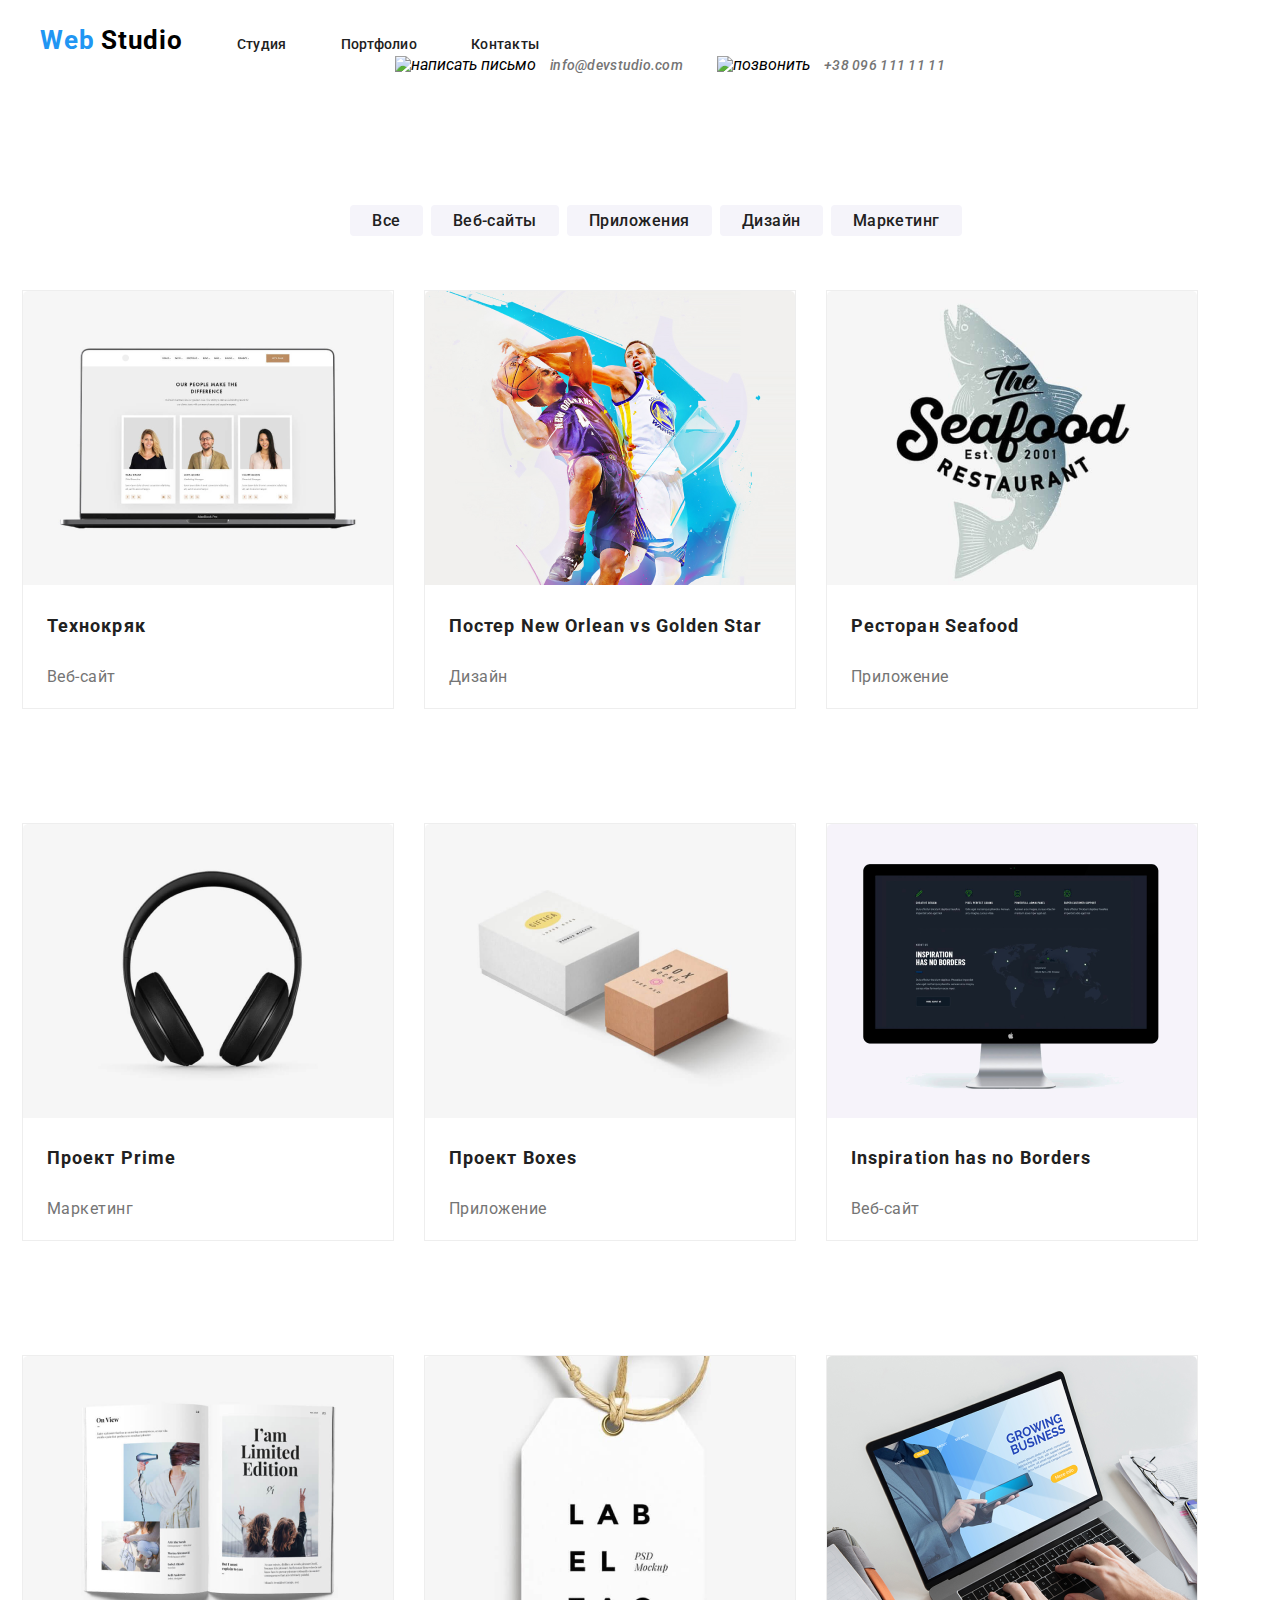
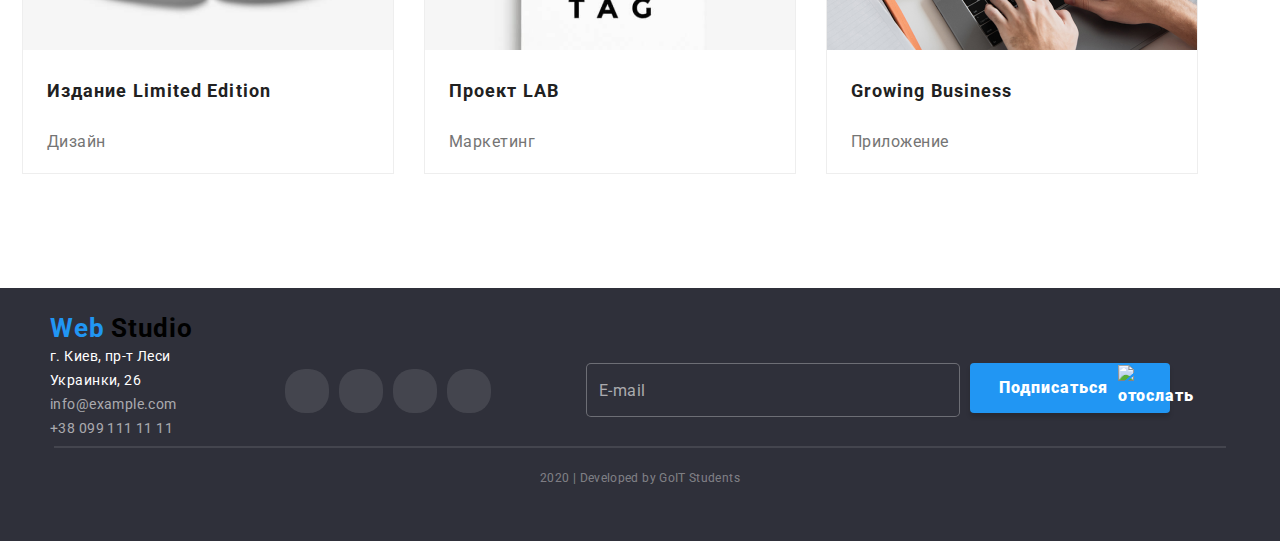
==== portfolio.html @ 6255c98c "добавляет стили второй страницы" ====
<!DOCTYPE html>
<html lang="ru">
  <head>
    <meta charset="UTF-8" />
    <meta name="viewport" content="width=device-width, initial-scale=1.0" />
    <title>Portfolio</title>
    <link rel="stylesheet" href="./css/main.css" />
    <link rel="stylesheet" href="./css/normalize.css" />
    <link rel="stylesheet" href="./css/portfolio.css" />
    <link
      href="https://fonts.googleapis.com/css2?family=Raleway:wght@700&family=Roboto:wght@400;500;700&display=swap"
      rel="stylesheet"
    />
  </head>
  <body>
    <!-- HEADER-->
    <header class="header-navigation">
      <ul class="navigation-list">
        <li>
          <a class="navigation-web-studio" href="./index.html"
            ><span>Web</span> Studio</a
          >
        </li>
        <li><a class="navigation-pages" href="./index.html">Студия</a></li>
        <li>
          <a class="navigation-pages" href="./portfolio.html">Портфолио</a>
        </li>
        <a class="navigation-pages" href="#mail">Контакты</a>
        <li>
          <address>
            <ul class="navigation-mail-tel">
              <li>
                <img
                  src="./img/1st/envelope.svg"
                  width="16px"
                  alt="написать письмо"
                />
                <a class="mailto" href="mailto:info@devstudio.com"
                  >info@devstudio.com</a
                >
              </li>
              <li>
                <img
                  src="./img/1st/smartphone.svg"
                  width="10px"
                  alt="позвонить"
                />
                <a class="tel" href="tel:+380961111111">+38 096 111 11 11</a>
              </li>
            </ul>
          </address>
        </li>
      </ul>
    </header>
    <!-- END OF HEADER -->
    <!-- MAIN INFO -->
    <!-- BUTTONS -->
    <nav class="main-navigation">
      <h1 class="visually-hidden">Навигация</h1>
      <ul class="main-buttons">
        <li><a class="buttons-main" href="#">Все</a></li>
        <li><a class="buttons-main" href="#">Веб-сайты</a></li>
        <li><a class="buttons-main" href="#">Приложения</a></li>
        <li><a class="buttons-main" href="#">Дизайн</a></li>
        <li><a class="buttons-main" href="#">Маркетинг</a></li>
      </ul>
    </nav>
    <!-- PROJECT CARDS -->
    <main class="projects">
      <h2 class="visually-hidden">Проэкты</h2>
      <div class="projects-row">
        <div class="projects-card">
          <img src="./img/2nd/img.png" alt="техкряк" width="370" />
          <h3>Технокряк</h3>
          <p>Веб-сайт</p>
        </div>
        <div class="projects-card">
          <img src="./img/2nd/img2.png" alt="голдэн-стар" width="370" />
          <h3>Постер New Orlean vs Golden Star</h3>
          <p>Дизайн</p>
        </div>

        <div class="projects-card">
          <img src="./img/2nd/img3.png" alt="сифуд" width="370" />
          <h3>Ресторан Seafood</h3>
          <p>Приложение</p>
        </div>
      </div>
      <div class="projects-row">
        <div class="projects-card">
          <img src="./img/2nd/img4.png" alt="прайм" width="370" />
          <h3>Проект Prime</h3>
          <p>Маркетинг</p>
        </div>
        <div class="projects-card">
          <img src="./img/2nd/img55.png" alt="боксэз" width="370" />
          <h3>Проект Boxes</h3>
          <p>Приложение</p>
        </div>
        <div class="projects-card">
          <img src="./img/2nd/img6.png" alt="границы" width="370" />
          <h3>Inspiration has no Borders</h3>
          <p>Веб-сайт</p>
        </div>
      </div>
      <div class="projects-row">
        <div class="projects-card">
          <img src="./img/2nd/img7.png" alt="лимитэд-эдишн" width="370" />
          <h3>Издание Limited Edition</h3>
          <p>Дизайн</p>
        </div>
        <div class="projects-card">
          <img src="./img/2nd/img8.png" alt="ЛАБ" width="370" />
          <h3>Проект LAB</h3>
          <p>Маркетинг</p>
        </div>
        <div class="projects-card">
          <img src="./img/2nd/img9.png" alt="бизнесс" width="370" />
          <h3>Growing Business</h3>
          <p>Приложение</p>
        </div>
      </div>
    </main>
    <!-- END MAIN INFO-2 -->
    <!-- FOOTER CONTACTS -->
    <footer class="footer-contacts">
      <div class="footer-navigation">
        <ul class="footer-adress">
          <li>
            <a class="navigation-web-studio" href="./index.html"
              ><span>Web</span> Studio</a
            >
          </li>
          <li><span>г. Киев, пр-т Леси Украинки, 26</span></li>
          <li>
            <a id="mail" href="mailto:info@example.com">info@example.com</a>
          </li>
          <li>
            <a class="footer-tel" href="tel:+380991111111">+38 099 111 11 11</a>
          </li>
        </ul>

        <div class="footer-social">
          <div class="footer-instagram">
            <a href="https://www.instagram.com/?hl=ru"></a>
          </div>
          <div class="footer-twitter">
            <a href="https://twitter.com/explore"></a>
          </div>
          <div class="footer-facebook">
            <a href="https://www.facebook.com/"></a>
          </div>
          <div class="footer-IN">
            <a href="https://insocial.ca/"></a>
          </div>
        </div>

        <!-- <div class="footer-checkbox"> -->
        <form class="footer-form">
          <input class="footer-input" type="email" id="email" value="E-mail" />
          <div class="submmit">
            <p>Подписаться</p>
            <img src="./img/social/iconsend.svg" alt="отослать" />
          </div>
        </form>
        <!-- </div> -->
      </div>
      <div class="footer-line"></div>
      <p class="footer-copyright">
        2020 | Developed by GoIT Students
      </p>
    </footer>
  </body>
</html>
---- css/main.css ----
* {
  font-family: "Roboto", sans-serif;
}
body {
  margin: 0;
  padding: 0;
}
.navigation-web-studio {
  font-weight: bold;
  font-size: 26px;
  line-height: 31px;
  letter-spacing: 0.03em;
  color: #000;
  text-decoration: none;
}
.navigation-web-studio span {
  color: #2196f3;
}
.navigation-pages {
  font-weight: 500;
  font-size: 14px;
  line-height: 16px;
  letter-spacing: 0.02em;
  color: #212121;
  text-decoration: none;
  transition: 0.3s ease-in;
}
.navigation-pages:hover,
.navigation-pages:focus {
  color: #2196f3;
  text-decoration: underline;
}
.navigation-list {
  margin: 0 auto;
  padding-top: 25px;
  padding-bottom: 25px;
  width: 1270px;
}
.navigation-list > li {
  display: inline-block;
  margin-right: 50px;
}
.navigation-list li:last-child {
  margin-right: 0;
}

.navigation-mail-tel li {
  display: inline-block;
  text-decoration: none;
  margin-right: 30px;
  margin-left: 315px;
}
.navigation-mail-tel li:last-child {
  margin-left: 0;
  margin-right: 0;
}
.mailto {
  font-weight: 500;
  font-size: 14px;
  line-height: 16px;
  letter-spacing: 0.02em;
  color: #757575;
  text-decoration: none;
  margin-left: 10px;
  transition: 0.3s ease-in;
}
.mailto:hover,
.mailto:focus {
  color: #2196f3;
}
.tel {
  font-weight: 500;
  font-size: 14px;
  line-height: 16px;
  letter-spacing: 0.02em;
  color: #757575;
  text-decoration: none;
  margin-left: 10px;
  transition: 0.3s ease-in;
}
.tel:hover,
.tel:focus {
  color: #2196f3;
}
.header-main-content {
  width: 100%;
  height: 600px;
  background-image: url("../img/1st/Header-img.png");
  background-repeat: no-repeat;
  text-align: center;
  background-color: #fff;
}

.header-title {
  margin: 0;
  font-weight: 900;
  font-size: 44px;
  line-height: 60px;
  text-align: center;
  letter-spacing: 0.06em;
  text-transform: uppercase;
  color: #ffffff;
  padding-top: 200px;
  padding-bottom: 30px;
}
.header-title-button {
  width: 200px;
  height: 50px;
  padding: 10px 32px 10px 32px;
  background: #2196f3;
  box-shadow: 0px 4px 4px rgba(0, 0, 0, 0.15);
  border-radius: 4px;
  font-weight: bold;
  font-size: 16px;
  line-height: 30px;
  letter-spacing: 0.06em;
  color: #ffffff;
  text-decoration: none;
}
.main-info {
  width: 100%;
}
.main-advantages {
  width: 1170px;
  height: 439px;
  margin: 0 auto;
  list-style: none;
  text-align: left;
  margin-top: 95px;
  display: flex;
  flex-direction: row;
  justify-content: center;
}
.main-details {
  background-image: url("../img/1st/antenna-1.svg");
  background-repeat: no-repeat;
  background-position: center center;
  background-size: 70px 70px;
  width: 270px;
  height: 120px;
  background-color: #f5f4fa;
  border-radius: 4px;
  margin-bottom: 30px;
}
.main-advantages h2 {
  font-weight: bold;
  font-size: 14px;
  line-height: 16px;
  letter-spacing: 0.03em;
  text-transform: uppercase;
  color: #212121;
}
.main-advantages p {
  font-weight: normal;
  font-size: 14px;
  line-height: 24px;
  letter-spacing: 0.03em;
  color: #757575;
}
.main-punctuality {
  background-image: url("../img/1st/clock-1.svg");
  background-repeat: no-repeat;
  background-position: center center;
  background-size: 70px 70px;
  width: 270px;
  height: 120px;
  background-color: #f5f4fa;
  border-radius: 4px;
  margin-bottom: 30px;
}
.main-plan {
  background-image: url("../img/1st/diagram-1.svg");
  background-repeat: no-repeat;
  background-position: center center;
  background-size: 70px 70px;
  width: 270px;
  height: 120px;
  background-color: #f5f4fa;
  border-radius: 4px;
  margin-bottom: 30px;
}
.main-tech {
  background-image: url("../img/1st/astronaut-1.svg");
  background-repeat: no-repeat;
  background-position: center center;
  background-size: 70px 70px;
  width: 270px;
  height: 120px;
  background-color: #f5f4fa;
  border-radius: 4px;
  margin-bottom: 30px;
}
.line {
  width: 1170px;
  height: 0px;
  border: 1px solid #ececec;
  margin: 0 auto;
  margin-bottom: 94px;
}
.what-we-do-title {
  text-align: center;
  margin-bottom: 50px;
  font-weight: bold;
  font-size: 36px;
  line-height: 42px;
  letter-spacing: 0.03em;
  color: #212121;
}
.main-what-we-do {
  display: flex;
  flex-direction: row;

  list-style: none;
}
.main-what-we-do li {
  margin-right: 30px;
  margin: 0 auto;
  margin-bottom: 95px;
}
.main-desktop {
  position: relative;
}
.main-desktop p {
  width: 205px;
  display: block;
  position: absolute;
  top: 210px;
  background: rgba(47, 48, 58, 0.8);
  border-radius: 0px;
  padding: 27px 83px 27px 83px;
  font-weight: bold;
  font-size: 14px;
  line-height: 16px;
  text-align: center;
  letter-spacing: 0.03em;
  text-transform: uppercase;
  color: #ffffff;
}
.team-title {
  font-weight: bold;
  font-size: 36px;
  line-height: 42px;
  text-align: center;
  letter-spacing: 0.03em;
  color: #212121;
  margin-bottom: 50px;
}
.team-container {
  display: flex;
  flex-direction: row;
  justify-content: center;
}
.team {
  background: #f5f4fa;
  width: 100%;
  height: 702px;
  margin-bottom: 95px;
}
.team-card {
  text-align: center;
  margin-right: 30px;
  box-shadow: 0px 2px 1px rgba(0, 0, 0, 0.2), 0px 1px 1px rgba(0, 0, 0, 0.14),
    0px 1px 3px rgba(0, 0, 0, 0.12);
}
.team-card h3 {
  font-weight: 500;
  font-size: 16px;
  line-height: 19px;
  letter-spacing: 0.03em;
  color: #212121;
}
.team-card p {
  font-weight: normal;
  font-size: 16px;
  line-height: 19px;
  text-align: center;
  letter-spacing: 0.03em;
  color: #757575;
}
.team-social {
  list-style: none;
  display: inline-flex;
  margin: 0;
  padding: 0;
  padding-bottom: 25px;
}
.team-social li {
  margin-right: 10px;
}
.instagram {
  width: 20px;
  height: 20px;
  background-image: url("../img/social/instagram.svg");
  background-position: center;
  background-repeat: no-repeat;
  background-size: 20px 20px;
  cursor: pointer;
  position: relative;
  transition: 0.3s ease-in;
  background-color: #f5f4fa;
  padding: 12px;
  border-radius: 20px;
}
.instagram:hover,
.instagram:focus {
  background-color: #2196f3;
  padding: 12px;
  border-radius: 20px;
}

.twitter {
  width: 20px;
  height: 20px;
  background-image: url("../img/social/twitter.svg");
  background-position: center;
  background-repeat: no-repeat;
  background-size: 20px 20px;
  cursor: pointer;
  transition: 0.3s ease-in;
  background-color: #f5f4fa;
  padding: 12px;
  border-radius: 20px;
}
.twitter:hover,
.twitter:focus {
  background-color: #2196f3;
  padding: 12px;
  border-radius: 20px;
}
.facebook {
  width: 20px;
  height: 20px;
  background-image: url("../img/social/facebook.svg");
  background-position: center;
  background-repeat: no-repeat;
  background-size: 20px 20px;
  cursor: pointer;
  transition: 0.3s ease-in;
  background-color: #f5f4fa;
  padding: 12px;
  border-radius: 20px;
}
.facebook:hover,
.facebook:focus {
  background-color: #2196f3;
  padding: 12px;
  border-radius: 20px;
}
.IN {
  width: 20px;
  height: 20px;
  background-image: url("../img/social/linkedin.svg");
  background-position: center;
  background-repeat: no-repeat;
  background-size: 20px 20px;
  cursor: pointer;
  transition: 0.3s ease-in;
  background-color: #f5f4fa;
  padding: 12px;
  border-radius: 20px;
}
.IN:hover,
.IN:focus {
  background-color: #2196f3;
  padding: 12px;
  border-radius: 20px;
}
.footer-clients {
  display: flex;
  flex-direction: row;
  justify-content: center;
  margin-bottom: 94px;
}
.footer h3 {
  font-weight: bold;
  font-size: 36px;
  line-height: 42px;
  text-align: center;
  letter-spacing: 0.03em;
  color: #212121;
  margin-bottom: 50px;
}

.footer-company {
  width: 170px;
  height: 90px;
  border: 1px solid #afb1b8;
  box-sizing: border-box;
  border-radius: 4px;
  padding: 24px 85px 24px 65px;
  margin-right: 30px;
}
.footer-company:hover,
.footer-company:focus {
  cursor: pointer;
  border: 1px solid #2196f3;
  background-color: #2196f3;
}
.footer-contacts {
  width: 100%;
  height: 253px;
  background-color: #2f303a;
}
.footer-navigation {
  margin: 0;
  padding: 0;
  width: 1170px;
  height: 130px;
  display: flex;
  flex-direction: row;
  align-items: center;
}
.footer-adress {
  padding: 0;
  margin: 0;
  font-weight: normal;
  font-size: 14px;
  line-height: 24px;
  letter-spacing: 0.03em;
  color: #ffffff;
  list-style: none;
  text-align: left;
  margin-right: 70px;
  padding-top: 48px;
  margin-left: 50px;
}
.footer-tel,
#mail {
  text-decoration: none;
  font-weight: normal;
  font-size: 14px;
  line-height: 24px;
  letter-spacing: 0.03em;
  color: rgba(255, 255, 255, 0.6);
}
.footer-social {
  display: inline-flex;
  width: 206px;
  height: 81px;
  padding-top: 93px;
  margin-right: 95px;
  margin-top: 21px;
}
.footer-instagram {
  width: 20px;
  height: 20px;
  background-image: url("../img/social/instagram2.svg");
  background-position: center;
  background-repeat: no-repeat;
  background-size: 20px 20px;
  cursor: pointer;
  transition: 0.3s ease-in;
  background-color: rgba(255, 255, 255, 0.1);
  padding: 12px;
  border-radius: 20px;
  margin-right: 10px;
}
.footer-instagram:hover,
.footer-instagram:focus {
  background-color: #2196f3;
  padding: 12px;
  border-radius: 20px;
}
.footer-twitter {
  width: 20px;
  height: 20px;
  background-image: url("../img/social/twitter2.svg");
  background-position: center;
  background-repeat: no-repeat;
  background-size: 20px 20px;
  cursor: pointer;
  transition: 0.3s ease-in;
  background-color: rgba(255, 255, 255, 0.1);
  padding: 12px;
  border-radius: 20px;
  margin-right: 10px;
}
.footer-twitter:hover,
.footer-twitter:focus {
  background-color: #2196f3;
  padding: 12px;
  border-radius: 20px;
}
.footer-facebook {
  width: 20px;
  height: 20px;
  background-image: url("../img/social/facebook2.svg");
  background-position: center;
  background-repeat: no-repeat;
  background-size: 20px 20px;
  cursor: pointer;
  transition: 0.3s ease-in;
  background-color: rgba(255, 255, 255, 0.1);
  padding: 12px;
  border-radius: 20px;
  margin-right: 10px;
}
.footer-facebook:hover,
.footer-facebook:focus {
  background-color: #2196f3;
  padding: 12px;
  border-radius: 20px;
}
.footer-IN {
  width: 20px;
  height: 20px;
  background-image: url("../img/social/linkedin2.svg");
  background-position: center;
  background-repeat: no-repeat;
  background-size: 20px 20px;
  cursor: pointer;
  transition: 0.3s ease-in;
  background-color: rgba(255, 255, 255, 0.1);
  padding: 12px;
  border-radius: 20px;
}
.footer-IN:hover,
.footer-IN:focus {
  background-color: #2196f3;
  padding: 12px;
  border-radius: 20px;
}
.footer-line {
  width: 1170px;
  height: 0;
  text-align: center;
  border: 1px solid rgba(255, 255, 255, 0.1);
  margin: 0 auto;
  margin-top: 28px;
}
.footer-copyright {
  text-align: center;
  margin-top: 18px;
  margin-bottom: 21px;
  font-weight: normal;
  font-size: 12px;
  line-height: 24px;
  text-align: center;
  letter-spacing: 0.03em;
  color: rgba(255, 255, 255, 0.4);
}
.footer-form {
  margin: 0;
  padding: 0;
  display: flex;
  flex-direction: row;
  margin-top: 75px;
}
.submmit {
  width: 200px;
  height: 50px;
  display: flex;
  align-items: center;
  background: #2196f3;
  box-shadow: 0px 4px 4px rgba(0, 0, 0, 0.15);
  border-radius: 4px;
  font-weight: 900;
  font-size: 16px;
  line-height: 30px;
  text-align: center;
  letter-spacing: 0.06em;
  color: #ffffff;
  margin-left: 10px;
  cursor: pointer;
}
.submmit p {
  padding-left: 29px;
  padding-right: 10px;
}
.footer-input {
  background-color: #2f303a;
  width: 358px;
  height: 50px;
  font-weight: normal;
  font-size: 16px;
  line-height: 30px;
  letter-spacing: 0.03em;
  color: rgba(255, 255, 255, 0.6);
  border: 1px solid rgba(255, 255, 255, 0.3);
  border-radius: 5px;
  padding-left: 12px;
}
---- css/portfolio.css ----
* {
  font-family: "Roboto", sans-serif;
}
body {
  margin: 0;
  padding: 0;
}
.main-navigation {
  margin-top: 93px;
  text-align: center;
}
.visually-hidden {
  position: absolute !important;
  height: 1px;
  width: 1px;
  overflow: hidden;
  clip: rect(1px 1px 1px 1px);
  clip: rect(1px, 1px, 1px, 1px);
  white-space: nowrap;
}
.visually-hidden:not(:focus):not(:active) {
  /* ... */
}
.main-buttons {
  display: inline-flex;
  list-style: none;
  margin-bottom: 56px;
}
.buttons-main {
  margin-right: 8px;
  text-decoration: none;
  background: #f5f4fa;
  border-radius: 4px;
  padding: 6px 22px 6px 22px;
  font-weight: 500;
  font-size: 16px;
  line-height: 26px;
  text-align: center;
  letter-spacing: 0.03em;
  color: #212121;
  transition: 0.3s ease-in;
}
.buttons-main:hover,
.buttons-main:focus {
  background: #2196f3;
  color: #ffffff;
}
.projects-row {
  display: flex;
  padding-right: 30px;
  justify-content: center;
  margin-bottom: 114px;
}
.projects-card {
  background: #ffffff;
  border: 1px solid #eeeeee;
  box-sizing: border-box;
  margin-right: 30px;
}
.projects-card:hover,
.projects-card:focus {
  box-sizing: border-box;
  box-shadow: 1px 4px 6px rgba(0, 0, 0, 0.16), 0px 4px 4px rgba(0, 0, 0, 0.06),
    0px 1px 1px rgba(0, 0, 0, 0.12);
}
.projects-card h3 {
  font-weight: bold;
  font-size: 18px;
  line-height: 36px;
  letter-spacing: 0.06em;
  color: #212121;
  padding-left: 24px;
}
.projects-card p {
  font-weight: normal;
  font-size: 16px;
  line-height: 30px;
  letter-spacing: 0.03em;
  color: #757575;
  padding-left: 24px;
}
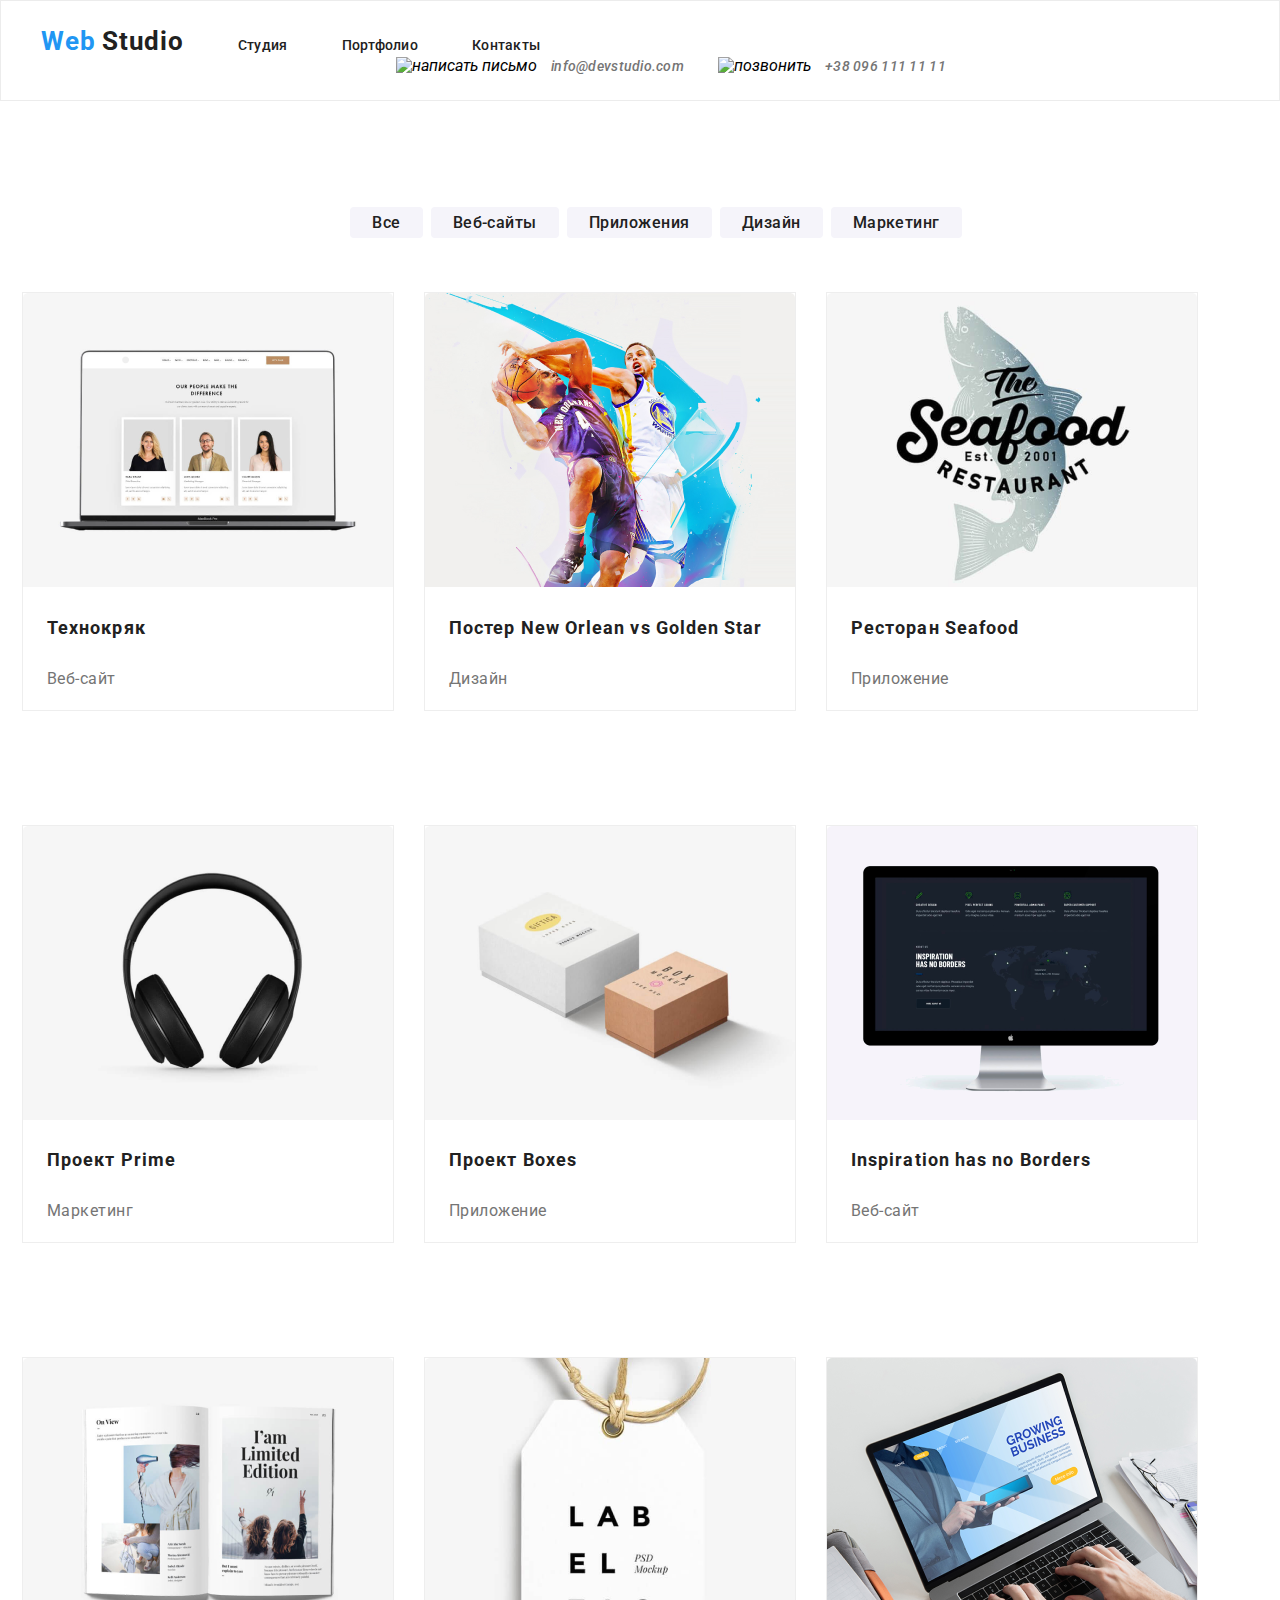
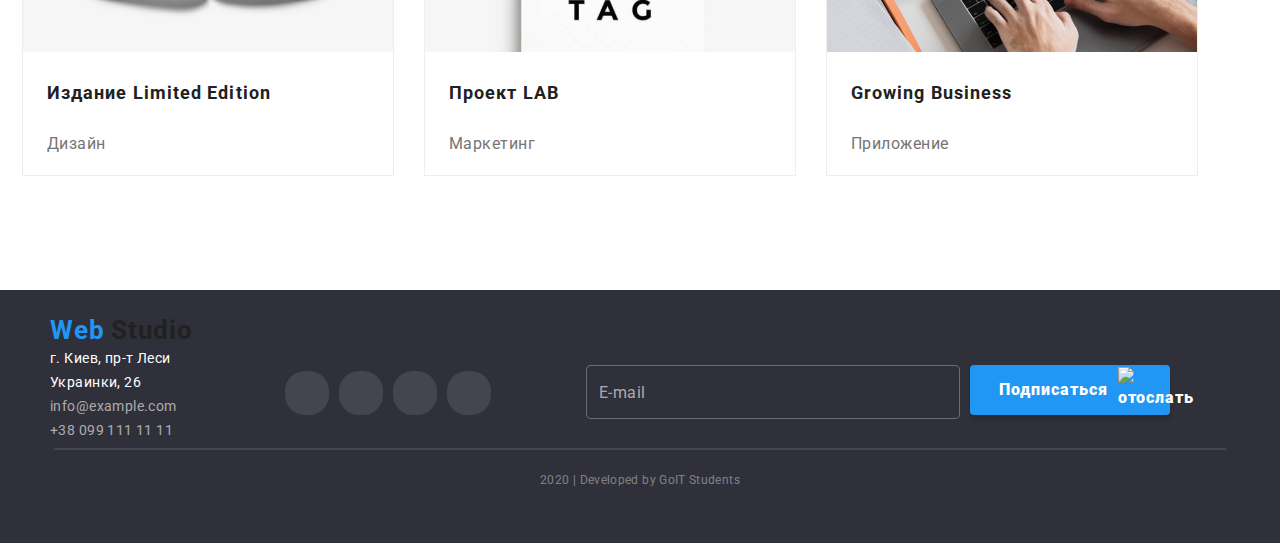
==== commit 1c7523d4: "добавялет css переменные" ====
--- a/portfolio.html
+++ b/portfolio.html
@@ -4,13 +4,13 @@
     <meta charset="UTF-8" />
     <meta name="viewport" content="width=device-width, initial-scale=1.0" />
     <title>Portfolio</title>
-    <link rel="stylesheet" href="./css/main.css" />
-    <link rel="stylesheet" href="./css/normalize.css" />
-    <link rel="stylesheet" href="./css/portfolio.css" />
     <link
       href="https://fonts.googleapis.com/css2?family=Raleway:wght@700&family=Roboto:wght@400;500;700&display=swap"
       rel="stylesheet"
     />
+    <link rel="stylesheet" href="./css/main.css" />
+    <link rel="stylesheet" href="./css/normalize.css" />
+    <link rel="stylesheet" href="./css/portfolio.css" />
   </head>
   <body>
     <!-- HEADER-->
--- a/css/main.css
+++ b/css/main.css
@@ -1,33 +1,42 @@
 * {
   font-family: "Roboto", sans-serif;
+}
+:root {
+  --text-color: #212121;
+  --main-color: #2196f3;
+  --little-text-color: #757575;
 }
 body {
   margin: 0;
   padding: 0;
 }
+.header-navigation {
+  border: 1px solid #ececec;
+}
+
 .navigation-web-studio {
   font-weight: bold;
   font-size: 26px;
   line-height: 31px;
   letter-spacing: 0.03em;
-  color: #000;
+  color: var(--text-color);
   text-decoration: none;
 }
 .navigation-web-studio span {
-  color: #2196f3;
+  color: var(--main-color);
 }
 .navigation-pages {
   font-weight: 500;
   font-size: 14px;
   line-height: 16px;
   letter-spacing: 0.02em;
-  color: #212121;
+  color: var(--text-color);
   text-decoration: none;
   transition: 0.3s ease-in;
 }
 .navigation-pages:hover,
 .navigation-pages:focus {
-  color: #2196f3;
+  color: var(--main-color);
   text-decoration: underline;
 }
 .navigation-list {
@@ -59,28 +68,28 @@
   font-size: 14px;
   line-height: 16px;
   letter-spacing: 0.02em;
-  color: #757575;
+  color: var(--little-text-color);
   text-decoration: none;
   margin-left: 10px;
   transition: 0.3s ease-in;
 }
 .mailto:hover,
 .mailto:focus {
-  color: #2196f3;
+  color: var(--main-color);
 }
 .tel {
   font-weight: 500;
   font-size: 14px;
   line-height: 16px;
   letter-spacing: 0.02em;
-  color: #757575;
+  color: var(--little-text-color);
   text-decoration: none;
   margin-left: 10px;
   transition: 0.3s ease-in;
 }
 .tel:hover,
 .tel:focus {
-  color: #2196f3;
+  color: var(--main-color);
 }
 .header-main-content {
   width: 100%;
@@ -107,7 +116,7 @@
   width: 200px;
   height: 50px;
   padding: 10px 32px 10px 32px;
-  background: #2196f3;
+  background: var(--main-color);
   box-shadow: 0px 4px 4px rgba(0, 0, 0, 0.15);
   border-radius: 4px;
   font-weight: bold;
@@ -148,14 +157,14 @@
   line-height: 16px;
   letter-spacing: 0.03em;
   text-transform: uppercase;
-  color: #212121;
+  color: var(--text-color);
 }
 .main-advantages p {
   font-weight: normal;
   font-size: 14px;
   line-height: 24px;
   letter-spacing: 0.03em;
-  color: #757575;
+  color: var(--little-text-color);
 }
 .main-punctuality {
   background-image: url("../img/1st/clock-1.svg");
@@ -204,7 +213,7 @@
   font-size: 36px;
   line-height: 42px;
   letter-spacing: 0.03em;
-  color: #212121;
+  color: var(--text-color);
 }
 .main-what-we-do {
   display: flex;
@@ -242,7 +251,7 @@
   line-height: 42px;
   text-align: center;
   letter-spacing: 0.03em;
-  color: #212121;
+  color: var(--text-color);
   margin-bottom: 50px;
 }
 .team-container {
@@ -267,7 +276,7 @@
   font-size: 16px;
   line-height: 19px;
   letter-spacing: 0.03em;
-  color: #212121;
+  color: var(--text-color);
 }
 .team-card p {
   font-weight: normal;
@@ -275,7 +284,7 @@
   line-height: 19px;
   text-align: center;
   letter-spacing: 0.03em;
-  color: #757575;
+  color: var(--little-text-color);
 }
 .team-social {
   list-style: none;
@@ -303,7 +312,7 @@
 }
 .instagram:hover,
 .instagram:focus {
-  background-color: #2196f3;
+  background-color: var(--main-color);
   padding: 12px;
   border-radius: 20px;
 }
@@ -323,7 +332,7 @@
 }
 .twitter:hover,
 .twitter:focus {
-  background-color: #2196f3;
+  background-color: var(--main-color);
   padding: 12px;
   border-radius: 20px;
 }
@@ -342,7 +351,7 @@
 }
 .facebook:hover,
 .facebook:focus {
-  background-color: #2196f3;
+  background-color: var(--main-color);
   padding: 12px;
   border-radius: 20px;
 }
@@ -361,7 +370,7 @@
 }
 .IN:hover,
 .IN:focus {
-  background-color: #2196f3;
+  background-color: var(--main-color);
   padding: 12px;
   border-radius: 20px;
 }
@@ -377,7 +386,7 @@
   line-height: 42px;
   text-align: center;
   letter-spacing: 0.03em;
-  color: #212121;
+  color: var(--text-color);
   margin-bottom: 50px;
 }
 
@@ -393,8 +402,8 @@
 .footer-company:hover,
 .footer-company:focus {
   cursor: pointer;
-  border: 1px solid #2196f3;
-  background-color: #2196f3;
+  border: 1px solid var(--main-color);
+  background-color: var(--main-color);
 }
 .footer-contacts {
   width: 100%;
@@ -457,7 +466,7 @@
 }
 .footer-instagram:hover,
 .footer-instagram:focus {
-  background-color: #2196f3;
+  background-color: var(--main-color);
   padding: 12px;
   border-radius: 20px;
 }
@@ -477,7 +486,7 @@
 }
 .footer-twitter:hover,
 .footer-twitter:focus {
-  background-color: #2196f3;
+  background-color: var(--main-color);
   padding: 12px;
   border-radius: 20px;
 }
@@ -497,7 +506,7 @@
 }
 .footer-facebook:hover,
 .footer-facebook:focus {
-  background-color: #2196f3;
+  background-color: var(--main-color);
   padding: 12px;
   border-radius: 20px;
 }
@@ -516,7 +525,7 @@
 }
 .footer-IN:hover,
 .footer-IN:focus {
-  background-color: #2196f3;
+  background-color: var(--main-color);
   padding: 12px;
   border-radius: 20px;
 }
@@ -551,7 +560,7 @@
   height: 50px;
   display: flex;
   align-items: center;
-  background: #2196f3;
+  background: var(--main-color);
   box-shadow: 0px 4px 4px rgba(0, 0, 0, 0.15);
   border-radius: 4px;
   font-weight: 900;
--- a/css/portfolio.css
+++ b/css/portfolio.css
@@ -37,12 +37,12 @@
   line-height: 26px;
   text-align: center;
   letter-spacing: 0.03em;
-  color: #212121;
+  color: var(--text-color);
   transition: 0.3s ease-in;
 }
 .buttons-main:hover,
 .buttons-main:focus {
-  background: #2196f3;
+  background: var(--main-color);
   color: #ffffff;
 }
 .projects-row {
@@ -68,7 +68,7 @@
   font-size: 18px;
   line-height: 36px;
   letter-spacing: 0.06em;
-  color: #212121;
+  color: var(--text-color);
   padding-left: 24px;
 }
 .projects-card p {
@@ -76,6 +76,6 @@
   font-size: 16px;
   line-height: 30px;
   letter-spacing: 0.03em;
-  color: #757575;
+  color: var(--little-text-color);
   padding-left: 24px;
 }
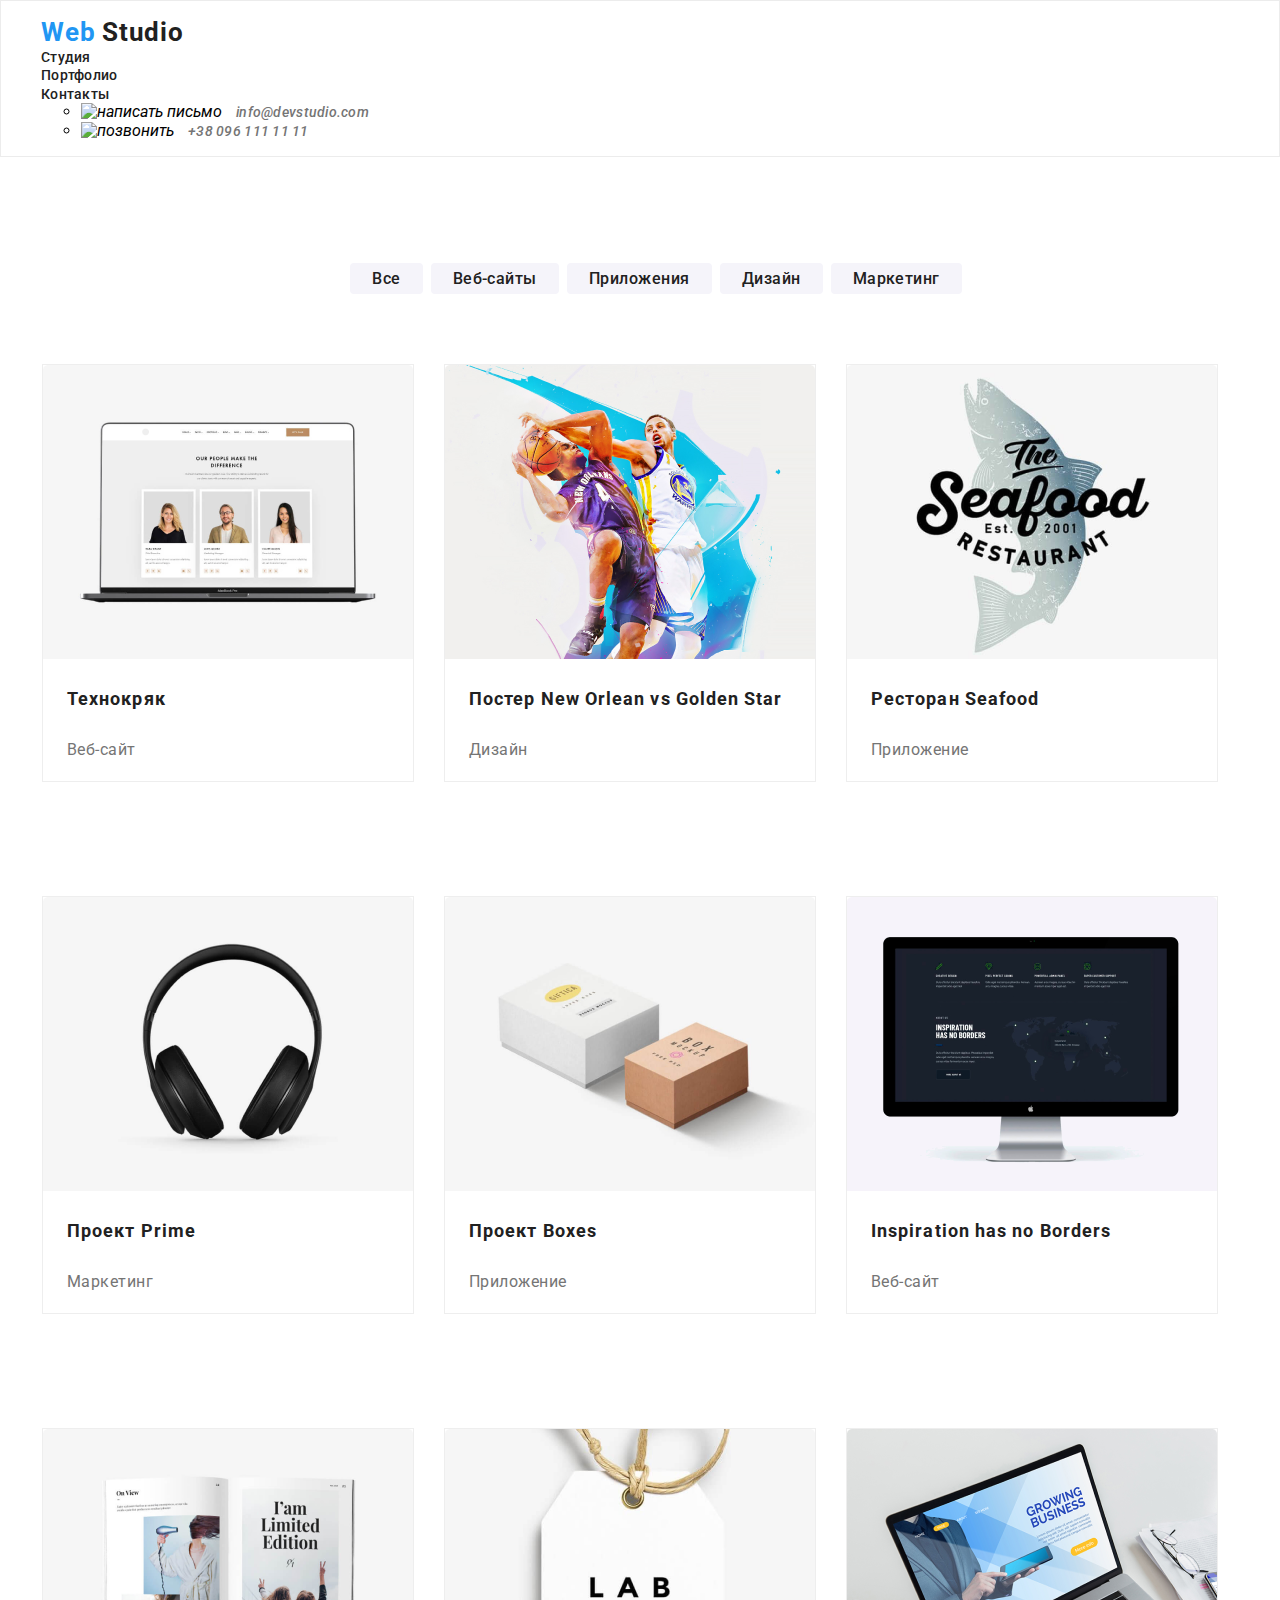
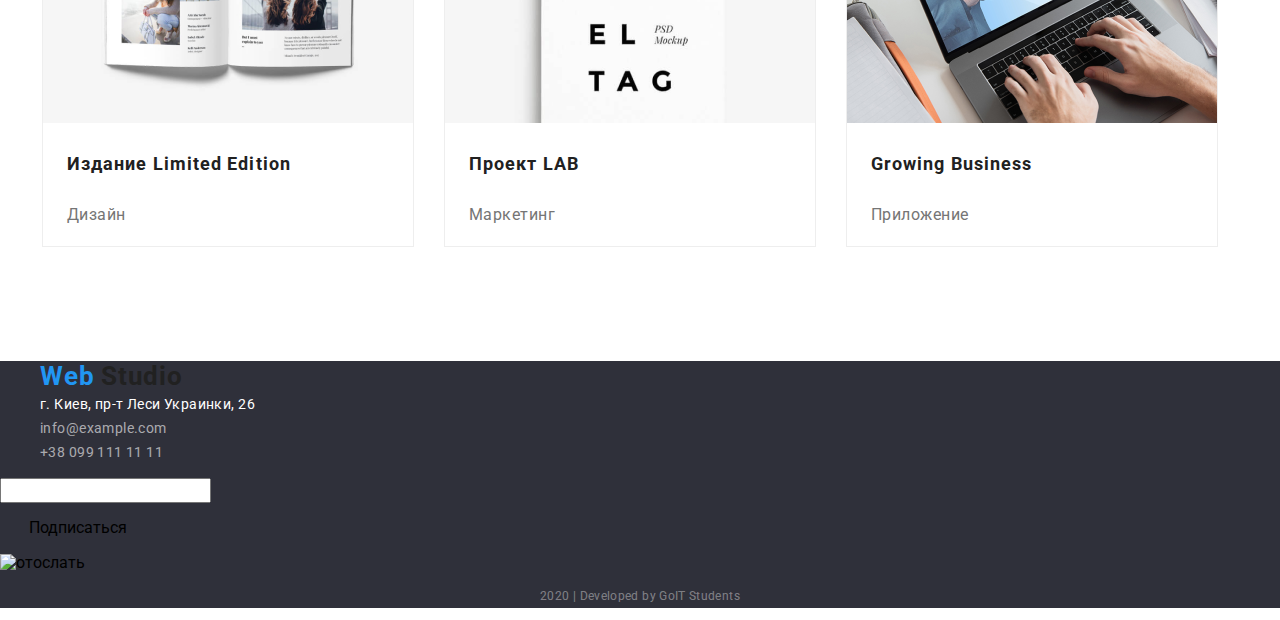
==== commit a8060420: "откатывает стили назад и добавляет новые" ====
--- a/portfolio.html
+++ b/portfolio.html
@@ -68,58 +68,76 @@
     <!-- PROJECT CARDS -->
     <main class="projects">
       <h2 class="visually-hidden">Проэкты</h2>
-      <div class="projects-row">
-        <div class="projects-card">
-          <img src="./img/2nd/img.png" alt="техкряк" width="370" />
-          <h3>Технокряк</h3>
-          <p>Веб-сайт</p>
-        </div>
-        <div class="projects-card">
-          <img src="./img/2nd/img2.png" alt="голдэн-стар" width="370" />
-          <h3>Постер New Orlean vs Golden Star</h3>
-          <p>Дизайн</p>
-        </div>
+      <ul class="projects-row">
+        <li class="projects-card">
+          <a href="#">
+            <img src="./img/2nd/img.png" alt="техкряк" width="370" />
+            <h3>Технокряк</h3>
+            <p>Веб-сайт</p></a
+          >
+        </li>
+        <li class="projects-card">
+          <a href="#"
+            ><img src="./img/2nd/img2.png" alt="голдэн-стар" width="370" />
+            <h3>Постер New Orlean vs Golden Star</h3>
+            <p>Дизайн</p></a
+          >
+        </li>
 
-        <div class="projects-card">
-          <img src="./img/2nd/img3.png" alt="сифуд" width="370" />
-          <h3>Ресторан Seafood</h3>
-          <p>Приложение</p>
-        </div>
-      </div>
-      <div class="projects-row">
-        <div class="projects-card">
-          <img src="./img/2nd/img4.png" alt="прайм" width="370" />
-          <h3>Проект Prime</h3>
-          <p>Маркетинг</p>
-        </div>
-        <div class="projects-card">
-          <img src="./img/2nd/img55.png" alt="боксэз" width="370" />
-          <h3>Проект Boxes</h3>
-          <p>Приложение</p>
-        </div>
-        <div class="projects-card">
-          <img src="./img/2nd/img6.png" alt="границы" width="370" />
-          <h3>Inspiration has no Borders</h3>
-          <p>Веб-сайт</p>
-        </div>
-      </div>
-      <div class="projects-row">
-        <div class="projects-card">
-          <img src="./img/2nd/img7.png" alt="лимитэд-эдишн" width="370" />
-          <h3>Издание Limited Edition</h3>
-          <p>Дизайн</p>
-        </div>
-        <div class="projects-card">
-          <img src="./img/2nd/img8.png" alt="ЛАБ" width="370" />
-          <h3>Проект LAB</h3>
-          <p>Маркетинг</p>
-        </div>
-        <div class="projects-card">
-          <img src="./img/2nd/img9.png" alt="бизнесс" width="370" />
-          <h3>Growing Business</h3>
-          <p>Приложение</p>
-        </div>
-      </div>
+        <li class="projects-card">
+          <a href="#">
+            <img src="./img/2nd/img3.png" alt="сифуд" width="370" />
+            <h3>Ресторан Seafood</h3>
+            <p>Приложение</p></a
+          >
+        </li>
+      </ul>
+      <ul class="projects-row">
+        <li class="projects-card">
+          <a href="#">
+            <img src="./img/2nd/img4.png" alt="прайм" width="370" />
+            <h3>Проект Prime</h3>
+            <p>Маркетинг</p></a
+          >
+        </li>
+        <li class="projects-card">
+          <a href="#">
+            <img src="./img/2nd/img55.png" alt="боксэз" width="370" />
+            <h3>Проект Boxes</h3>
+            <p>Приложение</p></a
+          >
+        </li>
+        <li class="projects-card">
+          <a href="#">
+            <img src="./img/2nd/img6.png" alt="границы" width="370" />
+            <h3>Inspiration has no Borders</h3>
+            <p>Веб-сайт</p>
+          </a>
+        </li>
+      </ul>
+      <ul class="projects-row">
+        <li class="projects-card">
+          <a href="#">
+            <img src="./img/2nd/img7.png" alt="лимитэд-эдишн" width="370" />
+            <h3>Издание Limited Edition</h3>
+            <p>Дизайн</p>
+          </a>
+        </li>
+        <li class="projects-card">
+          <a href="#">
+            <img src="./img/2nd/img8.png" alt="ЛАБ" width="370" />
+            <h3>Проект LAB</h3>
+            <p>Маркетинг</p>
+          </a>
+        </li>
+        <li class="projects-card">
+          <a href="#">
+            <img src="./img/2nd/img9.png" alt="бизнесс" width="370" />
+            <h3>Growing Business</h3>
+            <p>Приложение</p>
+          </a>
+        </li>
+      </ul>
     </main>
     <!-- END MAIN INFO-2 -->
     <!-- FOOTER CONTACTS -->
--- a/css/main.css
+++ b/css/main.css
@@ -13,11 +13,13 @@
 .header-navigation {
   border: 1px solid #ececec;
 }
-
+.navigation-list {
+  list-style: none;
+}
 .navigation-web-studio {
   font-weight: bold;
   font-size: 26px;
-  line-height: 31px;
+  line-height: 1.19;
   letter-spacing: 0.03em;
   color: var(--text-color);
   text-decoration: none;
@@ -28,7 +30,7 @@
 .navigation-pages {
   font-weight: 500;
   font-size: 14px;
-  line-height: 16px;
+  line-height: 1.14;
   letter-spacing: 0.02em;
   color: var(--text-color);
   text-decoration: none;
@@ -39,34 +41,11 @@
   color: var(--main-color);
   text-decoration: underline;
 }
-.navigation-list {
-  margin: 0 auto;
-  padding-top: 25px;
-  padding-bottom: 25px;
-  width: 1270px;
-}
-.navigation-list > li {
-  display: inline-block;
-  margin-right: 50px;
-}
-.navigation-list li:last-child {
-  margin-right: 0;
-}
-
-.navigation-mail-tel li {
-  display: inline-block;
-  text-decoration: none;
-  margin-right: 30px;
-  margin-left: 315px;
-}
-.navigation-mail-tel li:last-child {
-  margin-left: 0;
-  margin-right: 0;
-}
+
 .mailto {
   font-weight: 500;
   font-size: 14px;
-  line-height: 16px;
+  line-height: 1.14;
   letter-spacing: 0.02em;
   color: var(--little-text-color);
   text-decoration: none;
@@ -80,7 +59,7 @@
 .tel {
   font-weight: 500;
   font-size: 14px;
-  line-height: 16px;
+  line-height: 1.14;
   letter-spacing: 0.02em;
   color: var(--little-text-color);
   text-decoration: none;
@@ -104,7 +83,7 @@
   margin: 0;
   font-weight: 900;
   font-size: 44px;
-  line-height: 60px;
+  line-height: 1.36;
   text-align: center;
   letter-spacing: 0.06em;
   text-transform: uppercase;
@@ -121,40 +100,16 @@
   border-radius: 4px;
   font-weight: bold;
   font-size: 16px;
-  line-height: 30px;
+  line-height: 1.87;
   letter-spacing: 0.06em;
   color: #ffffff;
   text-decoration: none;
 }
-.main-info {
-  width: 100%;
-}
-.main-advantages {
-  width: 1170px;
-  height: 439px;
-  margin: 0 auto;
-  list-style: none;
-  text-align: left;
-  margin-top: 95px;
-  display: flex;
-  flex-direction: row;
-  justify-content: center;
-}
-.main-details {
-  background-image: url("../img/1st/antenna-1.svg");
-  background-repeat: no-repeat;
-  background-position: center center;
-  background-size: 70px 70px;
-  width: 270px;
-  height: 120px;
-  background-color: #f5f4fa;
-  border-radius: 4px;
-  margin-bottom: 30px;
-}
+
 .main-advantages h2 {
   font-weight: bold;
   font-size: 14px;
-  line-height: 16px;
+  line-height: 1.14;
   letter-spacing: 0.03em;
   text-transform: uppercase;
   color: var(--text-color);
@@ -162,43 +117,11 @@
 .main-advantages p {
   font-weight: normal;
   font-size: 14px;
-  line-height: 24px;
+  line-height: 1.71;
   letter-spacing: 0.03em;
   color: var(--little-text-color);
 }
-.main-punctuality {
-  background-image: url("../img/1st/clock-1.svg");
-  background-repeat: no-repeat;
-  background-position: center center;
-  background-size: 70px 70px;
-  width: 270px;
-  height: 120px;
-  background-color: #f5f4fa;
-  border-radius: 4px;
-  margin-bottom: 30px;
-}
-.main-plan {
-  background-image: url("../img/1st/diagram-1.svg");
-  background-repeat: no-repeat;
-  background-position: center center;
-  background-size: 70px 70px;
-  width: 270px;
-  height: 120px;
-  background-color: #f5f4fa;
-  border-radius: 4px;
-  margin-bottom: 30px;
-}
-.main-tech {
-  background-image: url("../img/1st/astronaut-1.svg");
-  background-repeat: no-repeat;
-  background-position: center center;
-  background-size: 70px 70px;
-  width: 270px;
-  height: 120px;
-  background-color: #f5f4fa;
-  border-radius: 4px;
-  margin-bottom: 30px;
-}
+
 .line {
   width: 1170px;
   height: 0px;
@@ -211,381 +134,174 @@
   margin-bottom: 50px;
   font-weight: bold;
   font-size: 36px;
-  line-height: 42px;
+  line-height: 1.16;
   letter-spacing: 0.03em;
   color: var(--text-color);
 }
 .main-what-we-do {
-  display: flex;
-  flex-direction: row;
-
   list-style: none;
 }
-.main-what-we-do li {
-  margin-right: 30px;
-  margin: 0 auto;
-  margin-bottom: 95px;
-}
-.main-desktop {
-  position: relative;
-}
 .main-desktop p {
-  width: 205px;
-  display: block;
-  position: absolute;
-  top: 210px;
-  background: rgba(47, 48, 58, 0.8);
-  border-radius: 0px;
-  padding: 27px 83px 27px 83px;
-  font-weight: bold;
-  font-size: 14px;
-  line-height: 16px;
-  text-align: center;
+  font-weight: bold;
+  font-size: 14px;
+  line-height: 1.14;
   letter-spacing: 0.03em;
   text-transform: uppercase;
-  color: #ffffff;
+  color: #000;
+}
+
+.instagram a {
+  text-decoration: none;
+  line-height: 1.14;
+  letter-spacing: 0.03em;
+  color: #000;
+}
+.instagram a:hover,
+.instagram a:focus {
+  color: var(--main-color);
+}
+.twitter a {
+  text-decoration: none;
+  line-height: 1.14;
+  letter-spacing: 0.03em;
+  color: #000;
+}
+.twitter a:hover,
+.twitter a:focus {
+  color: var(--main-color);
+}
+.facebook a {
+  text-decoration: none;
+  line-height: 1.14;
+  letter-spacing: 0.03em;
+  color: #000;
+}
+.facebook a:hover,
+.facebook a:focus {
+  color: var(--main-color);
+}
+.IN a {
+  text-decoration: none;
+  line-height: 1.14;
+  letter-spacing: 0.03em;
+  color: #000;
+}
+.IN a:hover,
+.IN a:focus {
+  color: var(--main-color);
 }
 .team-title {
   font-weight: bold;
   font-size: 36px;
-  line-height: 42px;
+  line-height: 1.16;
   text-align: center;
   letter-spacing: 0.03em;
   color: var(--text-color);
   margin-bottom: 50px;
-}
-.team-container {
-  display: flex;
-  flex-direction: row;
-  justify-content: center;
-}
-.team {
-  background: #f5f4fa;
-  width: 100%;
-  height: 702px;
-  margin-bottom: 95px;
-}
-.team-card {
-  text-align: center;
-  margin-right: 30px;
-  box-shadow: 0px 2px 1px rgba(0, 0, 0, 0.2), 0px 1px 1px rgba(0, 0, 0, 0.14),
-    0px 1px 3px rgba(0, 0, 0, 0.12);
 }
 .team-card h3 {
   font-weight: 500;
   font-size: 16px;
-  line-height: 19px;
+  line-height: 1.19;
   letter-spacing: 0.03em;
   color: var(--text-color);
 }
 .team-card p {
   font-weight: normal;
   font-size: 16px;
-  line-height: 19px;
-  text-align: center;
+  line-height: 1.19;
   letter-spacing: 0.03em;
   color: var(--little-text-color);
 }
-.team-social {
-  list-style: none;
-  display: inline-flex;
-  margin: 0;
-  padding: 0;
-  padding-bottom: 25px;
-}
-.team-social li {
-  margin-right: 10px;
-}
-.instagram {
-  width: 20px;
-  height: 20px;
-  background-image: url("../img/social/instagram.svg");
-  background-position: center;
-  background-repeat: no-repeat;
-  background-size: 20px 20px;
-  cursor: pointer;
-  position: relative;
-  transition: 0.3s ease-in;
-  background-color: #f5f4fa;
-  padding: 12px;
-  border-radius: 20px;
-}
-.instagram:hover,
-.instagram:focus {
-  background-color: var(--main-color);
-  padding: 12px;
-  border-radius: 20px;
-}
-
-.twitter {
-  width: 20px;
-  height: 20px;
-  background-image: url("../img/social/twitter.svg");
-  background-position: center;
-  background-repeat: no-repeat;
-  background-size: 20px 20px;
-  cursor: pointer;
-  transition: 0.3s ease-in;
-  background-color: #f5f4fa;
-  padding: 12px;
-  border-radius: 20px;
-}
-.twitter:hover,
-.twitter:focus {
-  background-color: var(--main-color);
-  padding: 12px;
-  border-radius: 20px;
-}
-.facebook {
-  width: 20px;
-  height: 20px;
-  background-image: url("../img/social/facebook.svg");
-  background-position: center;
-  background-repeat: no-repeat;
-  background-size: 20px 20px;
-  cursor: pointer;
-  transition: 0.3s ease-in;
-  background-color: #f5f4fa;
-  padding: 12px;
-  border-radius: 20px;
-}
-.facebook:hover,
-.facebook:focus {
-  background-color: var(--main-color);
-  padding: 12px;
-  border-radius: 20px;
-}
-.IN {
-  width: 20px;
-  height: 20px;
-  background-image: url("../img/social/linkedin.svg");
-  background-position: center;
-  background-repeat: no-repeat;
-  background-size: 20px 20px;
-  cursor: pointer;
-  transition: 0.3s ease-in;
-  background-color: #f5f4fa;
-  padding: 12px;
-  border-radius: 20px;
-}
-.IN:hover,
-.IN:focus {
-  background-color: var(--main-color);
-  padding: 12px;
-  border-radius: 20px;
-}
-.footer-clients {
-  display: flex;
-  flex-direction: row;
-  justify-content: center;
-  margin-bottom: 94px;
-}
 .footer h3 {
   font-weight: bold;
   font-size: 36px;
-  line-height: 42px;
+  line-height: 1.16;
   text-align: center;
   letter-spacing: 0.03em;
   color: var(--text-color);
   margin-bottom: 50px;
 }
-
-.footer-company {
-  width: 170px;
-  height: 90px;
-  border: 1px solid #afb1b8;
-  box-sizing: border-box;
-  border-radius: 4px;
-  padding: 24px 85px 24px 65px;
-  margin-right: 30px;
-}
-.footer-company:hover,
-.footer-company:focus {
-  cursor: pointer;
-  border: 1px solid var(--main-color);
-  background-color: var(--main-color);
-}
 .footer-contacts {
-  width: 100%;
-  height: 253px;
   background-color: #2f303a;
 }
-.footer-navigation {
-  margin: 0;
-  padding: 0;
-  width: 1170px;
-  height: 130px;
-  display: flex;
-  flex-direction: row;
-  align-items: center;
-}
+
 .footer-adress {
-  padding: 0;
-  margin: 0;
-  font-weight: normal;
-  font-size: 14px;
-  line-height: 24px;
+  font-weight: normal;
+  font-size: 14px;
+  line-height: 1.71;
   letter-spacing: 0.03em;
   color: #ffffff;
   list-style: none;
   text-align: left;
-  margin-right: 70px;
-  padding-top: 48px;
-  margin-left: 50px;
 }
 .footer-tel,
 #mail {
   text-decoration: none;
   font-weight: normal;
   font-size: 14px;
-  line-height: 24px;
+  line-height: 1.71;
   letter-spacing: 0.03em;
   color: rgba(255, 255, 255, 0.6);
 }
-.footer-social {
-  display: inline-flex;
-  width: 206px;
-  height: 81px;
-  padding-top: 93px;
-  margin-right: 95px;
-  margin-top: 21px;
-}
-.footer-instagram {
-  width: 20px;
-  height: 20px;
-  background-image: url("../img/social/instagram2.svg");
-  background-position: center;
-  background-repeat: no-repeat;
-  background-size: 20px 20px;
-  cursor: pointer;
-  transition: 0.3s ease-in;
-  background-color: rgba(255, 255, 255, 0.1);
-  padding: 12px;
-  border-radius: 20px;
-  margin-right: 10px;
-}
-.footer-instagram:hover,
-.footer-instagram:focus {
-  background-color: var(--main-color);
-  padding: 12px;
-  border-radius: 20px;
-}
-.footer-twitter {
-  width: 20px;
-  height: 20px;
-  background-image: url("../img/social/twitter2.svg");
-  background-position: center;
-  background-repeat: no-repeat;
-  background-size: 20px 20px;
-  cursor: pointer;
-  transition: 0.3s ease-in;
-  background-color: rgba(255, 255, 255, 0.1);
-  padding: 12px;
-  border-radius: 20px;
-  margin-right: 10px;
-}
-.footer-twitter:hover,
-.footer-twitter:focus {
-  background-color: var(--main-color);
-  padding: 12px;
-  border-radius: 20px;
-}
-.footer-facebook {
-  width: 20px;
-  height: 20px;
-  background-image: url("../img/social/facebook2.svg");
-  background-position: center;
-  background-repeat: no-repeat;
-  background-size: 20px 20px;
-  cursor: pointer;
-  transition: 0.3s ease-in;
-  background-color: rgba(255, 255, 255, 0.1);
-  padding: 12px;
-  border-radius: 20px;
-  margin-right: 10px;
-}
-.footer-facebook:hover,
-.footer-facebook:focus {
-  background-color: var(--main-color);
-  padding: 12px;
-  border-radius: 20px;
-}
-.footer-IN {
-  width: 20px;
-  height: 20px;
-  background-image: url("../img/social/linkedin2.svg");
-  background-position: center;
-  background-repeat: no-repeat;
-  background-size: 20px 20px;
-  cursor: pointer;
-  transition: 0.3s ease-in;
-  background-color: rgba(255, 255, 255, 0.1);
-  padding: 12px;
-  border-radius: 20px;
-}
-.footer-IN:hover,
-.footer-IN:focus {
-  background-color: var(--main-color);
-  padding: 12px;
-  border-radius: 20px;
-}
-.footer-line {
-  width: 1170px;
-  height: 0;
-  text-align: center;
-  border: 1px solid rgba(255, 255, 255, 0.1);
-  margin: 0 auto;
-  margin-top: 28px;
-}
 .footer-copyright {
   text-align: center;
-  margin-top: 18px;
-  margin-bottom: 21px;
   font-weight: normal;
   font-size: 12px;
-  line-height: 24px;
+  line-height: 2;
   text-align: center;
   letter-spacing: 0.03em;
   color: rgba(255, 255, 255, 0.4);
 }
-.footer-form {
-  margin: 0;
-  padding: 0;
-  display: flex;
-  flex-direction: row;
-  margin-top: 75px;
-}
-.submmit {
-  width: 200px;
-  height: 50px;
-  display: flex;
-  align-items: center;
-  background: var(--main-color);
-  box-shadow: 0px 4px 4px rgba(0, 0, 0, 0.15);
-  border-radius: 4px;
-  font-weight: 900;
-  font-size: 16px;
-  line-height: 30px;
-  text-align: center;
-  letter-spacing: 0.06em;
-  color: #ffffff;
-  margin-left: 10px;
-  cursor: pointer;
-}
+
 .submmit p {
   padding-left: 29px;
   padding-right: 10px;
 }
 .footer-input {
-  background-color: #2f303a;
-  width: 358px;
-  height: 50px;
   font-weight: normal;
   font-size: 16px;
-  line-height: 30px;
+  line-height: 1.19;
   letter-spacing: 0.03em;
   color: rgba(255, 255, 255, 0.6);
-  border: 1px solid rgba(255, 255, 255, 0.3);
-  border-radius: 5px;
-  padding-left: 12px;
-}
+}
+.footer-instagram a {
+  text-decoration: none;
+  line-height: 1.14;
+  letter-spacing: 0.03em;
+  color: #ffffff;
+}
+.footer-instagram a:hover,
+.footer-instagram a:focus {
+  color: var(--main-color);
+}
+.footer-twitter a {
+  text-decoration: none;
+  line-height: 1.14;
+  letter-spacing: 0.03em;
+  color: #ffffff;
+}
+.footer-twitter a:hover,
+.footer-twitter a:focus {
+  color: var(--main-color);
+}
+.footer-facebook a {
+  text-decoration: none;
+  line-height: 1.14;
+  letter-spacing: 0.03em;
+  color: #ffffff;
+}
+.footer-facebook a:hover,
+.footer-facebook a:focus {
+  color: var(--main-color);
+}
+.footer-IN a {
+  text-decoration: none;
+  line-height: 1.14;
+  letter-spacing: 0.03em;
+  color: #ffffff;
+}
+.footer-IN a:hover,
+.footer-IN a:focus {
+  color: var(--main-color);
+}
--- a/css/portfolio.css
+++ b/css/portfolio.css
@@ -34,7 +34,7 @@
   padding: 6px 22px 6px 22px;
   font-weight: 500;
   font-size: 16px;
-  line-height: 26px;
+  line-height: 1.62;
   text-align: center;
   letter-spacing: 0.03em;
   color: var(--text-color);
@@ -56,17 +56,22 @@
   border: 1px solid #eeeeee;
   box-sizing: border-box;
   margin-right: 30px;
+  list-style: none;
 }
+
 .projects-card:hover,
 .projects-card:focus {
   box-sizing: border-box;
   box-shadow: 1px 4px 6px rgba(0, 0, 0, 0.16), 0px 4px 4px rgba(0, 0, 0, 0.06),
     0px 1px 1px rgba(0, 0, 0, 0.12);
 }
+.projects-card a {
+  text-decoration: none;
+}
 .projects-card h3 {
   font-weight: bold;
   font-size: 18px;
-  line-height: 36px;
+  line-height: 2;
   letter-spacing: 0.06em;
   color: var(--text-color);
   padding-left: 24px;
@@ -74,7 +79,7 @@
 .projects-card p {
   font-weight: normal;
   font-size: 16px;
-  line-height: 30px;
+  line-height: 1.87;
   letter-spacing: 0.03em;
   color: var(--little-text-color);
   padding-left: 24px;
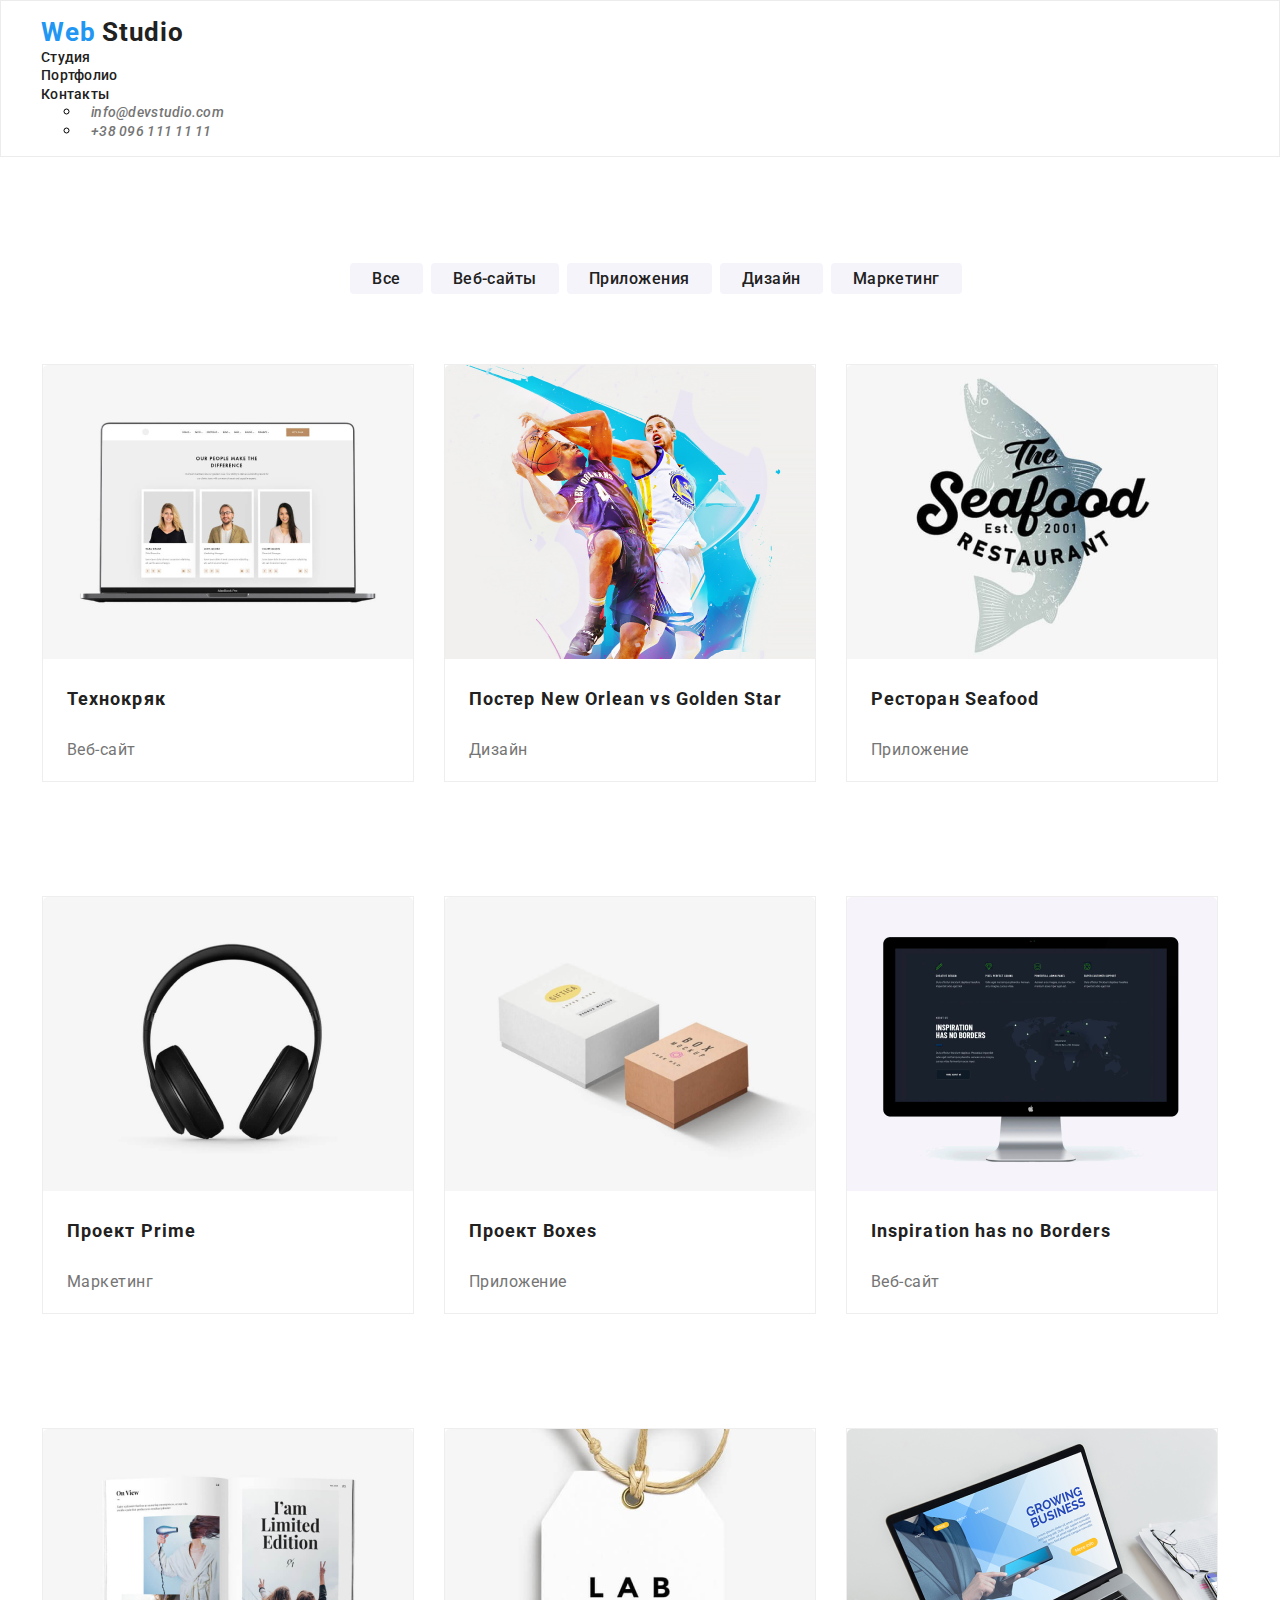
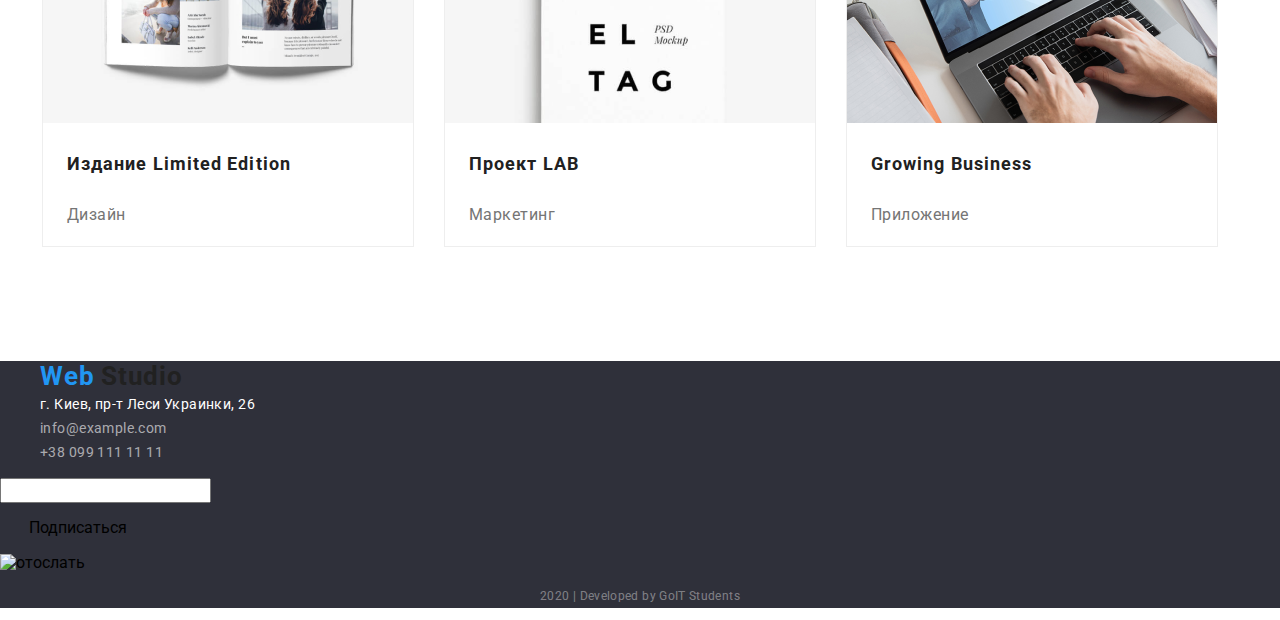
==== commit 5e156185: "добавляет мелкие исправления" ====
--- a/portfolio.html
+++ b/portfolio.html
@@ -25,26 +25,16 @@
         <li>
           <a class="navigation-pages" href="./portfolio.html">Портфолио</a>
         </li>
-        <a class="navigation-pages" href="#mail">Контакты</a>
+        <li><a class="navigation-pages" href="#mail">Контакты</a></li>
         <li>
           <address>
             <ul class="navigation-mail-tel">
               <li>
-                <img
-                  src="./img/1st/envelope.svg"
-                  width="16px"
-                  alt="написать письмо"
-                />
-                <a class="mailto" href="mailto:info@devstudio.com"
-                  >info@devstudio.com</a
+                <a class="mailto" href="mailto:info@devstudio.com">
+                  info@devstudio.com</a
                 >
               </li>
               <li>
-                <img
-                  src="./img/1st/smartphone.svg"
-                  width="10px"
-                  alt="позвонить"
-                />
                 <a class="tel" href="tel:+380961111111">+38 096 111 11 11</a>
               </li>
             </ul>
